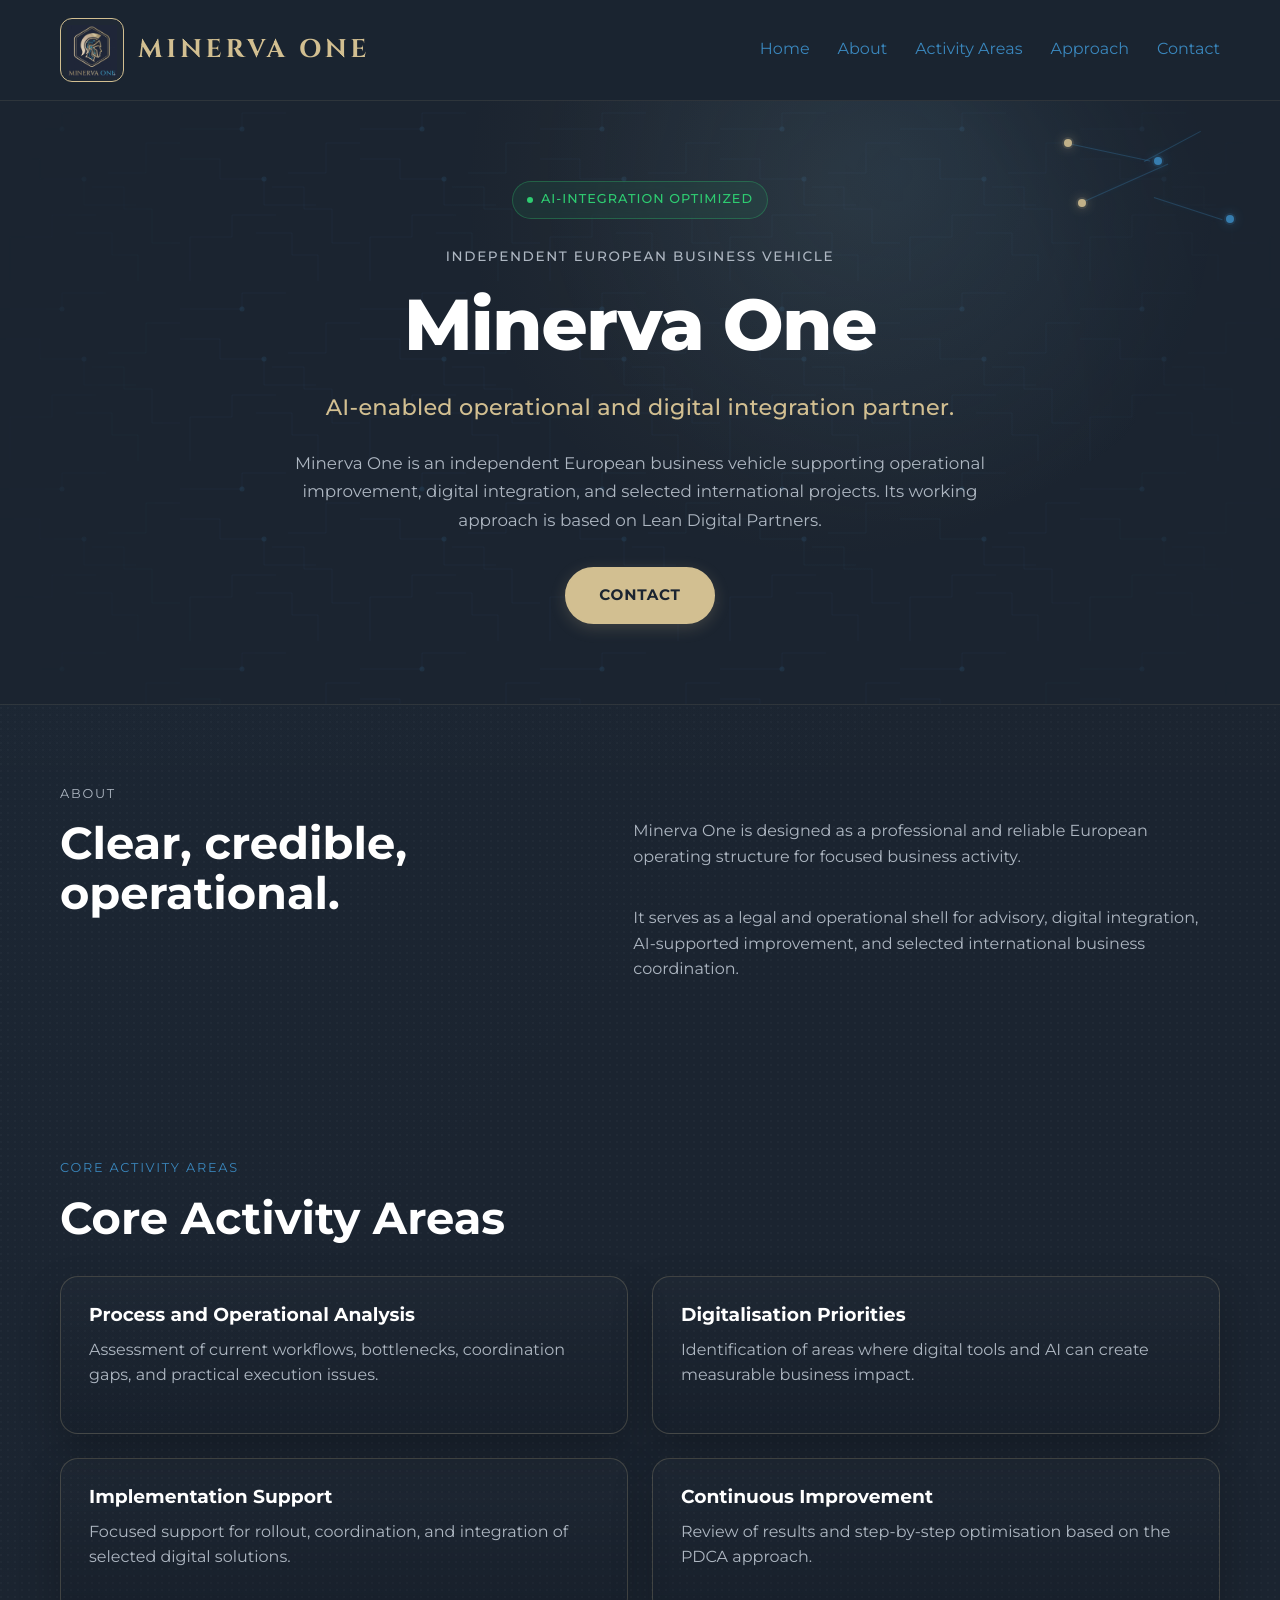
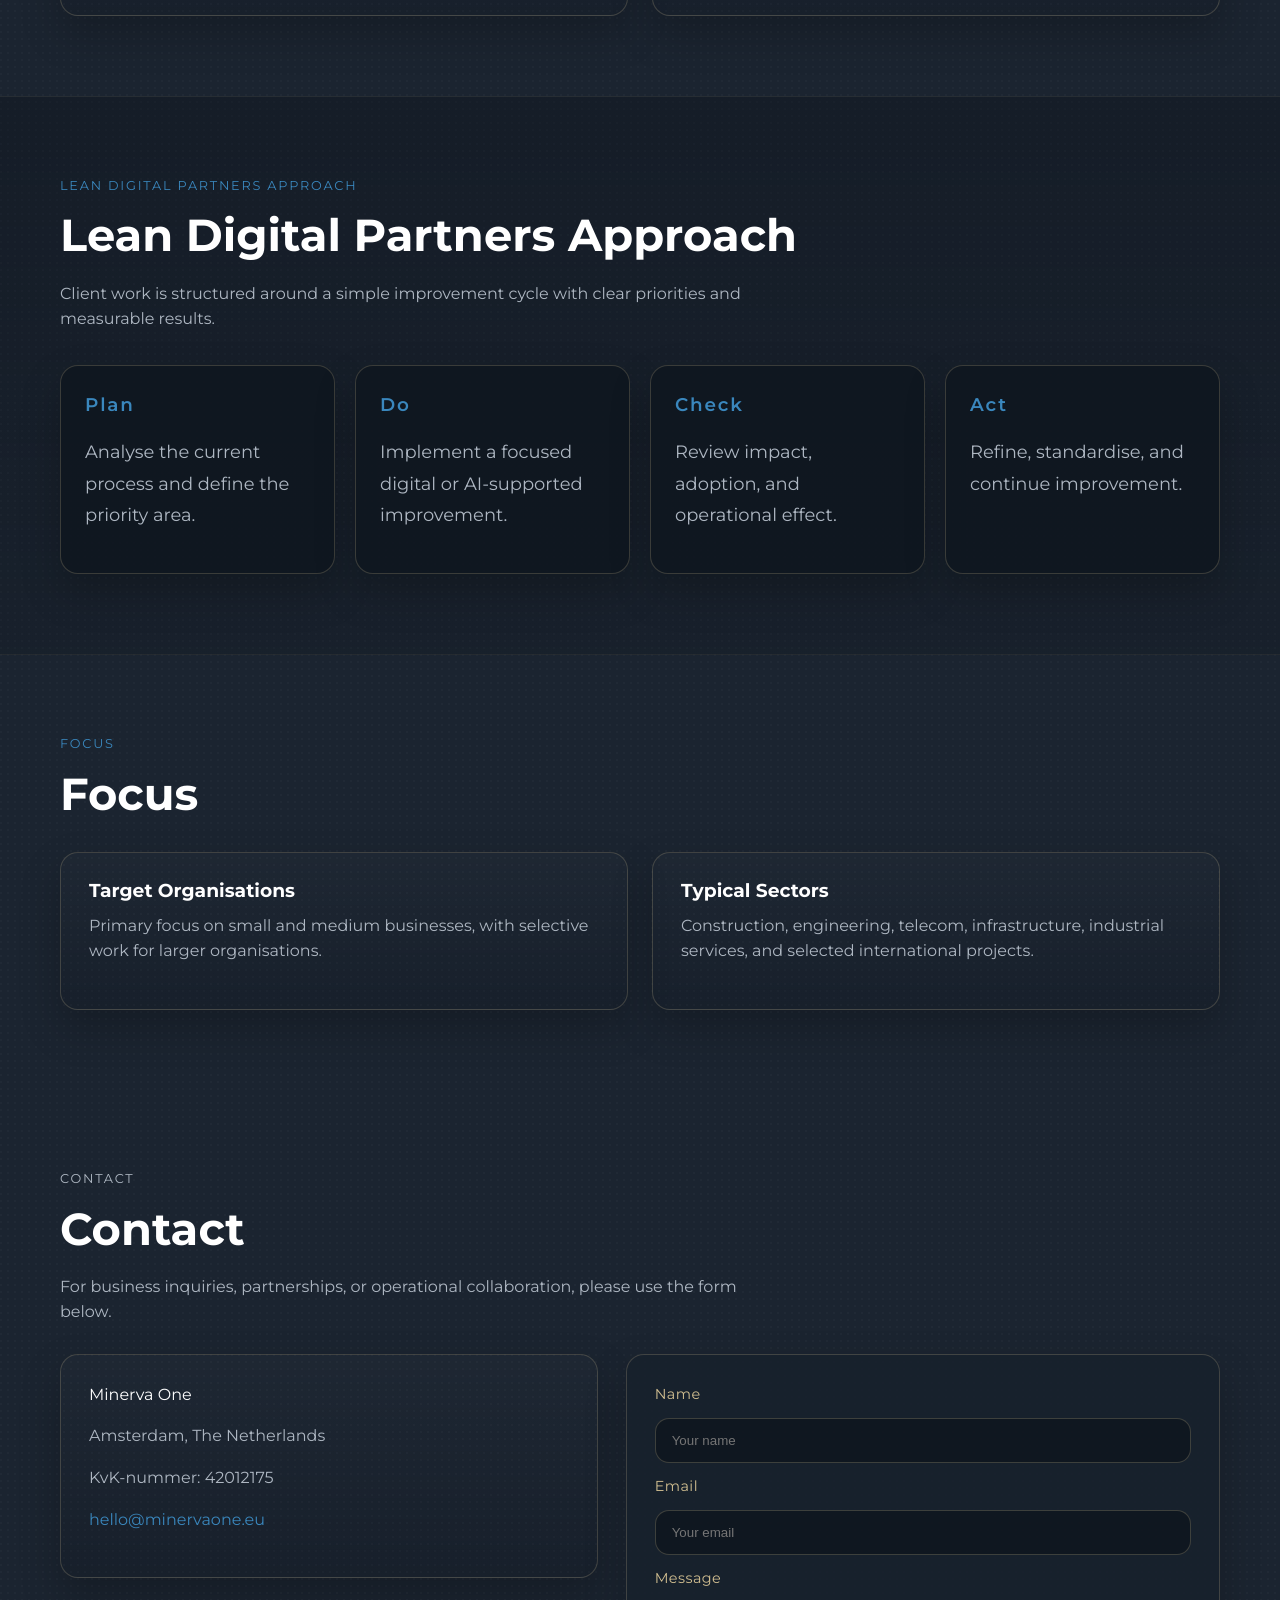
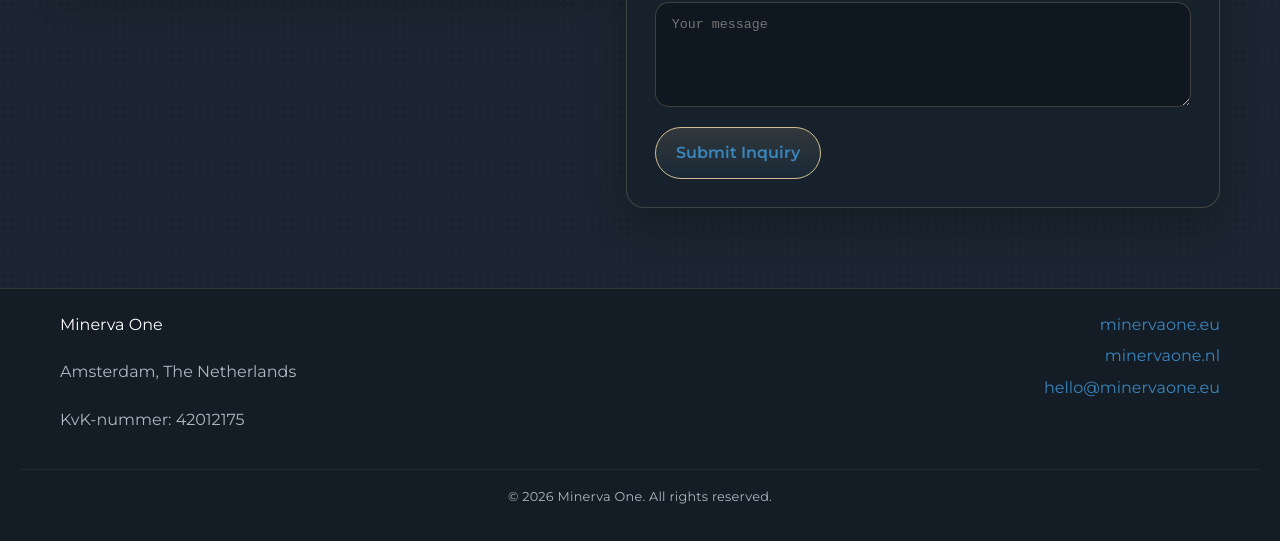
==== index.html @ a36d148d "style: center and reduce footer copyright text size" ====
<!DOCTYPE html>
<html lang="en">
<head>
	<meta charset="UTF-8">
	<meta name="viewport" content="width=device-width, initial-scale=1.0">
	<meta
		name="description"
		content="Minerva One is an independent European business vehicle supporting operational improvement, digital integration, and selected international projects through a Lean Digital Partners approach."
	>
	<title>Minerva One | Operational and Digital Integration Partner</title>
	<link rel="canonical" href="https://minervaone.eu/">
	<meta property="og:title" content="Minerva One">
	<meta
		property="og:description"
		content="AI-enabled operational and digital integration partner."
	>
	<meta property="og:type" content="website">
	<meta property="og:url" content="https://minervaone.eu/">
	<link rel="stylesheet" href="style.css">
</head>
<body>
	<header class="site-header" id="home">
		<div class="container header-inner">
			<a class="brand" href="#home" aria-label="Minerva One home">
				<span class="brand-mark">
					<img src="assets/MinervaOne_logo_2026.png" alt="Minerva One logo">
				</span>
				<span class="brand-text">MINERVA ONE</span>
			</a>

			<nav class="site-nav" aria-label="Primary navigation">
				<a href="#home">Home</a>
				<a href="#about">About</a>
				<a href="#activity-areas">Activity Areas</a>
				<a href="#approach">Approach</a>
				<a href="#contact">Contact</a>
			</nav>
		</div>
	</header>

	<main>
		<section class="hero section">
			<div class="hero-data-nodes" aria-hidden="true">
				<span class="data-line line-1"></span>
				<span class="data-line line-2"></span>
				<span class="data-line line-3"></span>
				<span class="data-line line-4"></span>
				<span class="data-node node-gold node-1"></span>
				<span class="data-node node-blue node-2"></span>
				<span class="data-node node-gold node-3"></span>
				<span class="data-node node-blue node-4"></span>
			</div>
			<div class="container hero-inner">
				<div class="status-badge">
					<span class="pulse-dot"></span>
					<span>AI-Integration Optimized</span>
				</div>
				<p class="hero-kicker">Independent European Business Vehicle</p>
				<h1>Minerva One</h1>
				<p class="hero-subheadline">AI-enabled operational and digital integration partner.</p>
				<p class="hero-description">
					Minerva One is an independent European business vehicle supporting operational improvement,
					digital integration, and selected international projects. Its working approach is based on
					Lean Digital Partners.
				</p>
				<a class="cta" href="#contact">Contact</a>
			</div>
		</section>

		<section class="section about-section" id="about">
			<div class="container section-inner">
				<p class="section-label">About</p>
				<div class="split-layout">
					<div>
						<h2>Clear, credible, operational.</h2>
					</div>
					<div class="stack-text">
						<p>
							Minerva One is designed as a professional and reliable European operating structure for
							focused business activity.
						</p>
						<p>
							It serves as a legal and operational shell for advisory, digital integration,
							AI-supported improvement, and selected international business coordination.
						</p>
					</div>
				</div>
			</div>
		</section>

		<section class="section pillars-section" id="activity-areas">
			<div class="container section-inner">
				<p class="section-label">Core Activity Areas</p>
				<h2>Core Activity Areas</h2>
				<div class="activity-grid">
					<article class="card pillar-card">
						<h3>Process and Operational Analysis</h3>
						<p>
							Assessment of current workflows, bottlenecks, coordination gaps, and practical
							execution issues.
						</p>
					</article>
					<article class="card pillar-card">
						<h3>Digitalisation Priorities</h3>
						<p>
							Identification of areas where digital tools and AI can create measurable business impact.
						</p>
					</article>
					<article class="card pillar-card">
						<h3>Implementation Support</h3>
						<p>
							Focused support for rollout, coordination, and integration of selected digital solutions.
						</p>
					</article>
					<article class="card pillar-card">
						<h3>Continuous Improvement</h3>
						<p>
							Review of results and step-by-step optimisation based on the PDCA approach.
						</p>
					</article>
				</div>
			</div>
		</section>

		<section class="section approach-section" id="approach">
			<div class="container section-inner">
				<p class="section-label">Lean Digital Partners Approach</p>
				<h2>Lean Digital Partners Approach</h2>
				<p class="section-intro">
					Client work is structured around a simple improvement cycle with clear priorities and
					measurable results.
				</p>
				<div class="approach-grid">
					<article class="card approach-card">
						<span class="step-index">Plan</span>
						<p>Analyse the current process and define the priority area.</p>
					</article>
					<article class="card approach-card">
						<span class="step-index">Do</span>
						<p>Implement a focused digital or AI-supported improvement.</p>
					</article>
					<article class="card approach-card">
						<span class="step-index">Check</span>
						<p>Review impact, adoption, and operational effect.</p>
					</article>
					<article class="card approach-card">
						<span class="step-index">Act</span>
						<p>Refine, standardise, and continue improvement.</p>
					</article>
				</div>
			</div>
		</section>

		<section class="section focus-section">
			<div class="container section-inner">
				<p class="section-label">Focus</p>
				<h2>Focus</h2>
				<div class="focus-grid">
					<article class="card focus-card">
						<h3>Target Organisations</h3>
						<p>
							Primary focus on small and medium businesses, with selective work for larger
							organisations.
						</p>
					</article>
					<article class="card focus-card">
						<h3>Typical Sectors</h3>
						<p>
							Construction, engineering, telecom, infrastructure, industrial services, and selected
							international projects.
						</p>
					</article>
				</div>
			</div>
		</section>

		<section class="section contact-section" id="contact">
			<div class="container section-inner">
				<p class="section-label">Contact</p>
				<h2>Contact</h2>
				<p class="section-intro">
					For business inquiries, partnerships, or operational collaboration, please use the form
					below.
				</p>
				<div class="contact-layout">
					<div class="company-info card">
						<p class="company-name">Minerva One</p>
						<p>Amsterdam, The Netherlands</p>
						<p>KvK-nummer: 42012175</p>
						<p><a href="mailto:hello@minervaone.eu">hello@minervaone.eu</a></p>
					</div>

					<form class="contact-form card">
						<label for="name">Name</label>
						<input id="name" name="name" type="text" placeholder="Your name">

						<label for="email">Email</label>
						<input id="email" name="email" type="email" placeholder="Your email">

						<label for="message">Message</label>
						<textarea id="message" name="message" rows="5" placeholder="Your message"></textarea>

						<button type="submit">Submit Inquiry</button>
					</form>
				</div>
			</div>
		</section>
	</main>

	<footer class="footer">
		<div class="container footer-inner">
			<div class="footer-block">
				<p class="footer-title">Minerva One</p>
				<p>Amsterdam, The Netherlands</p>
				<p>KvK-nummer: 42012175</p>
			</div>
			<div class="footer-block footer-links">
				<a href="https://minervaone.eu">minervaone.eu</a>
				<a href="https://minervaone.nl">minervaone.nl</a>
				<a href="mailto:hello@minervaone.eu">hello@minervaone.eu</a>
			</div>
		</div>
		<div class="container footer-bottom">
			<p>&copy; 2026 Minerva One. All rights reserved.</p>
		</div>
	</footer>
</body>
</html>
---- style.css ----
@import url("https://fonts.googleapis.com/css2?family=Cinzel:wght@600;700&family=Montserrat:wght@400;500;800&display=swap");

:root {
	--bg: #1b2430;
	--bg-deeper: #141c26;
	--surface: rgba(24, 33, 45, 0.86);
	--surface-strong: rgba(16, 23, 33, 0.96);
	--gold: #d2bf91;
	--gold-soft: rgba(210, 191, 145, 0.12);
	--gold-glow: rgba(210, 191, 145, 0.4);
	--blue: #3a87bd;
	--accent-green: #2ecc71;
	--text: #ffffff;
	--text-dark: #1b2430;
	--text-muted: #aeb7c2;
	--border: rgba(210, 191, 145, 0.22);
	--shadow: 0 18px 40px rgba(0, 0, 0, 0.22);
	--max: 1240px;
	--font-ui: "Montserrat", -apple-system, BlinkMacSystemFont, "Segoe UI", sans-serif;
	--font-brand: "Cinzel", "Times New Roman", serif;
}

* {
	box-sizing: border-box;
}

html,
body {
	margin: 0;
	padding: 0;
	scroll-behavior: smooth;
}

body {
	font-family: var(--font-ui);
	color: var(--text);
	background-color: var(--bg);
	background-image:
		radial-gradient(circle at 1px 1px, rgba(255, 255, 255, 0.025) 1px, transparent 0),
		linear-gradient(180deg, rgba(255, 255, 255, 0.015), transparent 24%),
		linear-gradient(135deg, rgba(58, 135, 189, 0.035), transparent 34%);
	background-size: 7px 7px, 100% 100%, 100% 100%;
	line-height: 1.6;
	-webkit-font-smoothing: antialiased;
	text-rendering: geometricPrecision;
}

a {
	color: inherit;
	text-decoration: none;
}

img {
	display: block;
	max-width: 100%;
}

.container {
	max-width: var(--max);
	margin: 0 auto;
	width: 100%;
}

.section {
	padding: 80px 0;
}

.section-inner,
.header-inner,
.hero-inner,
.footer-inner,
.footer-bottom {
	padding-left: 40px;
	padding-right: 40px;
}

.site-header {
	position: sticky;
	top: 0;
	z-index: 10;
	backdrop-filter: blur(12px);
	background: rgba(27, 36, 48, 0.92);
	border-bottom: 1px solid rgba(210, 191, 145, 0.1);
	transition: border-color 0.3s ease;
}

.site-header:hover {
	border-bottom-color: rgba(210, 191, 145, 0.2);
}

.header-inner {
	display: flex;
	align-items: center;
	justify-content: space-between;
	gap: 24px;
	padding-top: 18px;
	padding-bottom: 18px;
}

.brand {
	display: inline-flex;
	align-items: center;
	gap: 14px;
}

.brand-mark {
	width: 64px;
	height: 64px;
	border: 1px solid var(--gold);
	border-radius: 12px;
	background: rgba(255, 255, 255, 0.02);
	padding: 6px;
	display: grid;
	place-items: center;
}

.brand-mark img {
	width: 100%;
	height: 100%;
	object-fit: contain;
}

.brand-text {
	font-family: var(--font-brand);
	font-size: clamp(1.2rem, 2.5vw, 1.6rem);
	font-weight: 700;
	text-transform: uppercase;
	letter-spacing: 0.15em;
	color: var(--gold);
	transition: color 0.3s ease;
}

.brand-text:hover {
	color: var(--text);
}

.site-nav {
	display: flex;
	align-items: center;
	gap: 20px 28px;
	flex-wrap: wrap;
}

.site-nav a,
.footer a,
.company-info a {
	color: var(--blue);
	transition: color 0.2s ease, opacity 0.2s ease;
}

.site-nav a:hover,
.site-nav a:focus-visible,
.footer a:hover,
.company-info a:hover {
	color: var(--text);
}

.hero {
	position: relative;
	overflow: hidden;
	padding: clamp(80px 0 60px, 12vw, 120px 0 80px);
	background-color: var(--bg);
}

.hero::before {
	content: "";
	position: absolute;
	inset: 0;
	background-image:
		radial-gradient(circle at 65% 15%, rgba(210, 191, 145, 0.08), transparent 40%),
		radial-gradient(circle at 70% 12%, rgba(58, 135, 189, 0.12), transparent 34%),
		url("data:image/svg+xml,%3Csvg xmlns='http://www.w3.org/2000/svg' width='180' height='180' viewBox='0 0 180 180'%3E%3Cg fill='none' stroke='%233A87BD' stroke-width='0.6' stroke-opacity='0.1'%3E%3Cpath d='M0 28H62V12H106'/%3E%3Cpath d='M0 58H40V78H84V104H136'/%3E%3Cpath d='M10 180V136H52V114H96'/%3E%3Cpath d='M180 42H146V72H108'/%3E%3Cpath d='M180 142H152V108H124V86H92'/%3E%3Cpath d='M138 180V154H112V132H76'/%3E%3C/g%3E%3Ccircle cx='62' cy='28' r='2.5' fill='%233A87BD' fill-opacity='0.15'/%3E%3Ccircle cx='84' cy='78' r='2.5' fill='%233A87BD' fill-opacity='0.15'/%3E%3C/svg%3E");
	background-repeat: no-repeat, no-repeat, repeat;
	background-size: 100% 100%, 100% 100%, 180px 180px;
	opacity: 0.9;
	mask-image: radial-gradient(circle at center, black 60%, transparent 100%);
	pointer-events: none;
}

.hero-inner {
	position: relative;
	z-index: 1;
	text-align: center;
}

.hero-data-nodes {
	position: absolute;
	top: 18px;
	right: 18px;
	width: 220px;
	height: 132px;
	z-index: 1;
	pointer-events: none;
	opacity: 0.9;
}

.data-line {
	position: absolute;
	height: 0.5px;
	transform-origin: left center;
	background: rgba(58, 135, 189, 0.34);
	box-shadow: 0 0 6px rgba(58, 135, 189, 0.14);
}

.line-1 {
	left: 26px;
	top: 24px;
	width: 84px;
	transform: rotate(12deg);
}

.line-2 {
	left: 102px;
	top: 42px;
	width: 64px;
	transform: rotate(-28deg);
}

.line-3 {
	left: 42px;
	top: 82px;
	width: 92px;
	transform: rotate(-24deg);
}

.line-4 {
	left: 112px;
	top: 78px;
	width: 72px;
	transform: rotate(18deg);
}

.data-node {
	position: absolute;
	width: 8px;
	height: 8px;
	border-radius: 50%;
	animation: node-pulse 3s ease-in-out infinite;
}

.node-gold {
	background: #d2bf91;
	box-shadow: 0 0 0 2px rgba(210, 191, 145, 0.12), 0 0 12px rgba(210, 191, 145, 0.6);
}

.node-blue {
	background: #3a87bd;
	box-shadow: 0 0 0 2px rgba(58, 135, 189, 0.14), 0 0 12px rgba(58, 135, 189, 0.55);
}

.node-1 {
	left: 22px;
	top: 20px;
	animation-delay: 0s;
}

.node-2 {
	left: 112px;
	top: 38px;
	animation-delay: 0.6s;
}

.node-3 {
	left: 36px;
	top: 80px;
	animation-delay: 1.2s;
}

.node-4 {
	left: 184px;
	top: 96px;
	animation-delay: 1.8s;
}

@keyframes node-pulse {
	0%,
	100% {
		transform: scale(1);
		opacity: 0.82;
	}
	50% {
		transform: scale(1.18);
		opacity: 1;
	}
}

@keyframes pulse-dot {
	0%,
	100% {
		box-shadow: 0 0 0 0 var(--accent-green);
	}
	50% {
		box-shadow: 0 0 0 8px rgba(46, 204, 113, 0);
	}
}

.status-badge {
	display: inline-flex;
	align-items: center;
	gap: 8px;
	margin: 0 0 12px;
	padding: 8px 14px;
	background: rgba(46, 204, 113, 0.08);
	border: 1px solid rgba(46, 204, 113, 0.3);
	border-radius: 999px;
	font-size: 0.8rem;
	font-weight: 500;
	letter-spacing: 0.08em;
	text-transform: uppercase;
	color: var(--accent-green);
	backdrop-filter: blur(6px);
}

.pulse-dot {
	display: inline-block;
	width: 6px;
	height: 6px;
	border-radius: 50%;
	background: var(--accent-green);
	animation: pulse-dot 2s ease-in-out infinite;
}

.hero-kicker {
	font-family: var(--font-ui);
	margin: 16px 0;
	padding: 0;
	color: var(--text-muted);
	text-transform: uppercase;
	letter-spacing: 0.12em;
	font-size: 0.85rem;
	font-weight: 500;
}

h1,
h2,
h3,
p {
	margin-top: 0;
}

h1,
h2,
h3 {
	line-height: 1.12;
}

h1 {
	font-family: var(--font-ui);
	margin-bottom: 24px;
	font-size: clamp(2.5rem, 6vw, 4.5rem);
	font-weight: 800;
	letter-spacing: -0.02em;
	color: var(--text);
}

h2 {
	font-size: clamp(1.9rem, 3.5vw, 3rem);
	margin-bottom: 0;
}

.hero-subheadline {
	font-family: var(--font-ui);
	margin: 0 auto 24px;
	color: var(--gold);
	font-size: clamp(1.1rem, 2.2vw, 1.4rem);
	letter-spacing: 0.01em;
	font-weight: 500;
}

.hero-description {
	font-family: var(--font-ui);
	max-width: 720px;
	margin: 0 auto 32px;
	color: var(--text-muted);
	font-size: clamp(0.95rem, 1.8vw, 1.05rem);
	line-height: 1.7;
}

.cta {
	display: inline-block;
	text-decoration: none;
	border: 2px solid var(--gold);
	border-radius: 999px;
	background: var(--gold);
	color: var(--text-dark);
	padding: 14px 32px;
	font-weight: 700;
	font-size: 0.95rem;
	letter-spacing: 0.05em;
	text-transform: uppercase;
	font-family: var(--font-ui);
	transition: all 0.3s cubic-bezier(0.33, 1, 0.68, 1);
	box-shadow: 0 4px 16px rgba(210, 191, 145, 0.2);
}

.cta:hover {
	transform: translateY(-3px);
	background: var(--text);
	border-color: var(--text);
	box-shadow: 0 12px 28px rgba(210, 191, 145, 0.35);
}

.cta:active {
	transform: translateY(-1px);
}

.cta:focus-visible,
.site-nav a:focus-visible,
.footer a:focus-visible,
.contact-form input:focus-visible,
.contact-form textarea:focus-visible,
.contact-form button:focus-visible {
	outline: 2px solid var(--blue);
	outline-offset: 3px;
}

.about-section {
	border-top: 1px solid rgba(210, 191, 145, 0.1);
}

.split-layout {
	display: grid;
	grid-template-columns: minmax(0, 1fr) minmax(0, 1.1fr);
	gap: 40px;
}

.stack-text {
	display: grid;
	gap: 20px;
}

.section-label {
	margin-bottom: 14px;
	color: var(--blue);
	text-transform: uppercase;
	letter-spacing: 0.14em;
	font-size: 0.8rem;
}

.about-section p,
.section-intro,
.contact-section p,
.pillar-card p,
.approach-card p,
.focus-card p,
.footer p {
	color: var(--text-muted);
}

.activity-grid {
	display: grid;
	grid-template-columns: repeat(2, minmax(0, 1fr));
	gap: 24px;
	margin-top: 32px;
}

.card {
	border: 1px solid var(--border);
	border-radius: 18px;
	background: linear-gradient(180deg, rgba(255, 255, 255, 0.015), rgba(12, 18, 27, 0.22));
	box-shadow: var(--shadow);
	transition: border-color 0.2s ease, transform 0.2s ease, background-color 0.2s ease;
}

.pillar-card,
.focus-card,
.company-info,
.contact-form {
	padding: 28px;
}

.pillar-card h3,
.focus-card h3 {
	margin-bottom: 12px;
	color: var(--text);
}

.pillar-card:hover,
.focus-card:hover,
.approach-card:hover {
	transform: translateY(-2px);
	border-color: rgba(210, 191, 145, 0.34);
}

.approach-section {
	background: linear-gradient(180deg, rgba(10, 15, 23, 0.34), rgba(10, 15, 23, 0.18));
	border-top: 1px solid rgba(210, 191, 145, 0.08);
	border-bottom: 1px solid rgba(210, 191, 145, 0.08);
}

.section-intro {
	max-width: 720px;
	margin: 20px 0 0;
}

.approach-grid {
	display: grid;
	grid-template-columns: repeat(4, minmax(0, 1fr));
	gap: 20px;
	margin-top: 32px;
}

.approach-card {
	padding: 24px;
	background: var(--surface-strong);
}

.step-index {
	display: inline-block;
	margin-bottom: 18px;
	color: var(--blue);
	font-size: 1.15rem;
	font-weight: 600;
	letter-spacing: 0.1em;
}

.approach-card p {
	font-size: 1.12rem;
	line-height: 1.75;
}

.focus-grid {
	display: grid;
	grid-template-columns: repeat(2, minmax(0, 1fr));
	gap: 24px;
	margin-top: 32px;
}

.contact-layout {
	display: grid;
	grid-template-columns: minmax(0, 0.95fr) minmax(0, 1.05fr);
	gap: 28px;
	margin-top: 28px;
}

.company-info {
	align-self: start;
}

.company-name,
.footer-title {
	color: var(--text) !important;
}

.contact-form {
	display: grid;
	gap: 12px;
	background: var(--surface);
}

.contact-form label {
	color: var(--gold);
	font-size: 0.9rem;
	letter-spacing: 0.03em;
}

.contact-form input,
.contact-form textarea {
	width: 100%;
	border: 1px solid rgba(210, 191, 145, 0.24);
	border-radius: 14px;
	background: var(--surface-strong);
	color: var(--text);
	padding: 14px 16px;
	transition: border-color 0.2s ease, box-shadow 0.2s ease, background-color 0.2s ease;
}

.contact-form input:hover,
.contact-form textarea:hover {
	border-color: rgba(58, 135, 189, 0.55);
}

.contact-form input:focus,
.contact-form textarea:focus {
	border-color: var(--blue);
	box-shadow: 0 0 0 4px rgba(58, 135, 189, 0.14);
	background: rgba(12, 18, 27, 0.98);
}

.contact-form button {
	justify-self: start;
	margin-top: 8px;
	border: 1px solid var(--gold);
	border-radius: 999px;
	background: linear-gradient(180deg, rgba(210, 191, 145, 0.14), rgba(58, 135, 189, 0.08));
	color: var(--blue);
	padding: 12px 20px;
	font: inherit;
	font-weight: 600;
	cursor: pointer;
	transition: transform 0.2s ease, background-color 0.2s ease, color 0.2s ease;
}

.contact-form button:hover {
	transform: translateY(-1px);
	background: var(--gold-soft);
	color: var(--text);
}

.footer {
	background: var(--bg-deeper);
	border-top: 1px solid rgba(210, 191, 145, 0.15);
	padding: 24px 0 32px;
}

.footer-inner {
	display: flex;
	align-items: flex-start;
	justify-content: space-between;
	gap: 20px;
	flex-wrap: wrap;
}

.footer-block {
	display: grid;
	gap: 6px;
}

.footer-links {
	text-align: right;
}

.footer-bottom {
	border-top: 1px solid rgba(210, 191, 145, 0.08);
	margin-top: 20px;
	padding-top: 18px;
	text-align: center;
}

.footer-bottom p {
	margin: 0;
	font-size: 0.8rem;
	color: var(--text-muted);
	letter-spacing: 0.02em;
}

@media (max-width: 960px) {
	.split-layout,
	.contact-layout,
	.activity-grid,
	.approach-grid,
	.focus-grid {
		grid-template-columns: 1fr;
	}

	.footer-links {
		text-align: left;
	}

	.section-inner,
	.header-inner,
	.hero-inner,
	.footer-inner,
	.footer-bottom {
		padding-left: 32px;
		padding-right: 32px;
	}
}

@media (max-width: 720px) {
	.header-inner {
		flex-direction: column;
		align-items: flex-start;
		gap: 12px;
	}

	.site-nav {
		width: 100%;
		justify-content: center;
		gap: 16px 24px;
	}

	.hero-data-nodes {
		top: 8px;
		right: 4px;
		transform: scale(0.72);
		transform-origin: top right;
		opacity: 0.6;
	}

	.hero {
		padding: 60px 0 60px;
	}

	.section {
		padding: 52px 0;
	}

	.status-badge {
		font-size: 0.75rem;
		padding: 6px 12px;
	}

	.cta {
		padding: 12px 28px;
		font-size: 0.9rem;
	}

	.hero-subheadline,
	.hero-description {
		margin-bottom: 20px;
	}
}

@media (max-width: 540px) {
	.section-inner,
	.header-inner,
	.hero-inner,
	.footer-inner,
	.footer-bottom {
		padding-left: 16px;
		padding-right: 16px;
	}

	.brand {
		width: 100%;
		justify-content: space-between;
		align-items: center;
	}

	.brand-mark {
		width: 48px;
		height: 48px;
		flex-shrink: 0;
	}

	.brand-text {
		font-size: clamp(1rem, 2vw, 1.2rem);
		letter-spacing: 0.12em;
	}

	.site-nav {
		flex-direction: column;
		gap: 8px;
		width: 100%;
	}

	.site-nav a {
		font-size: 0.9rem;
	}

	.hero-data-nodes {
		display: none;
	}

	.status-badge {
		font-size: 0.7rem;
		padding: 5px 10px;
		gap: 6px;
	}

	.pulse-dot {
		width: 5px;
		height: 5px;
	}

	.hero {
		padding: 48px 0 48px;
	}

	.section {
		padding: 40px 0;
	}

	h1 {
		font-size: clamp(1.8rem, 5vw, 2.5rem);
		margin-bottom: 16px;
	}

	h2 {
		font-size: clamp(1.4rem, 4vw, 1.9rem);
	}

	.cta {
		width: 100%;
		text-align: center;
		padding: 14px 20px;
		font-size: 0.85rem;
	}

	.pillar-card,
	.focus-card,
	.approach-card,
	.company-info,
	.contact-form {
		padding: 20px;
	}

	.footer-inner {
		flex-direction: column;
		gap: 16px;
	}

	.footer-links {
		width: 100%;
	}
}
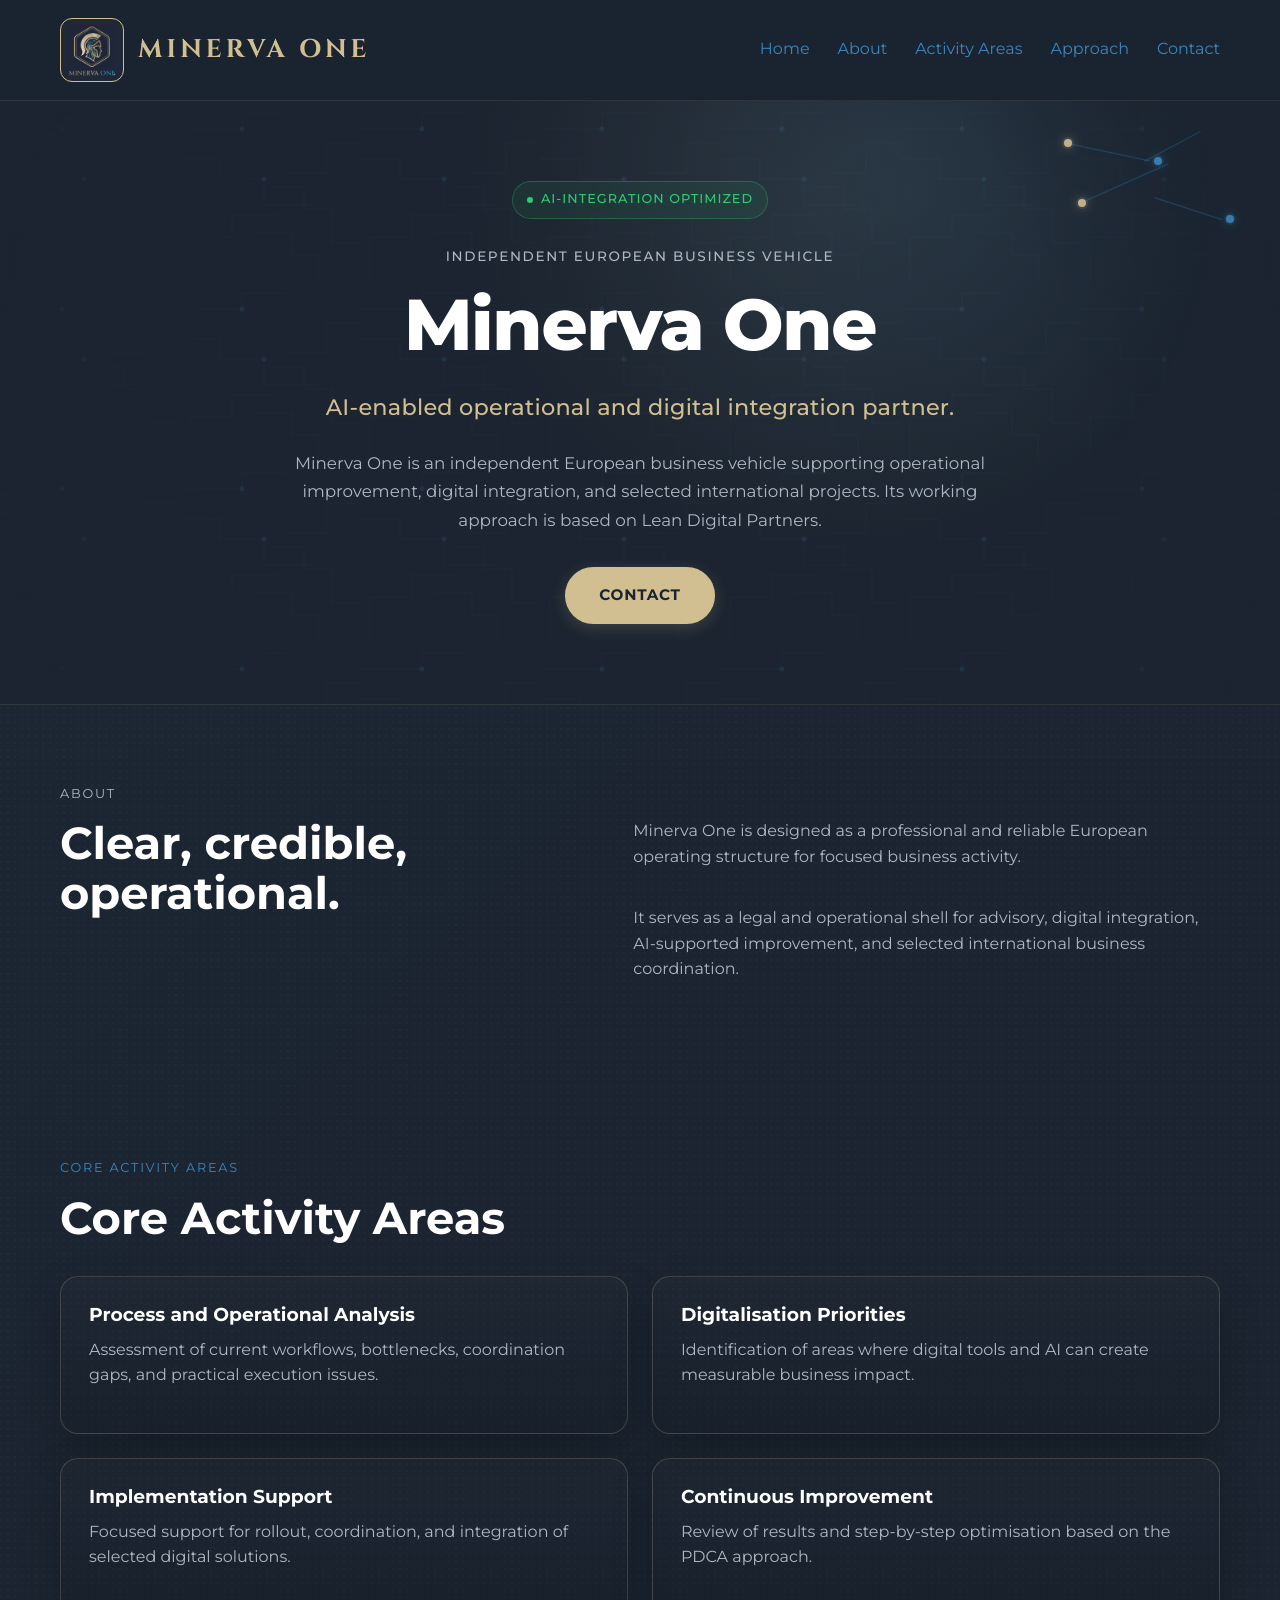
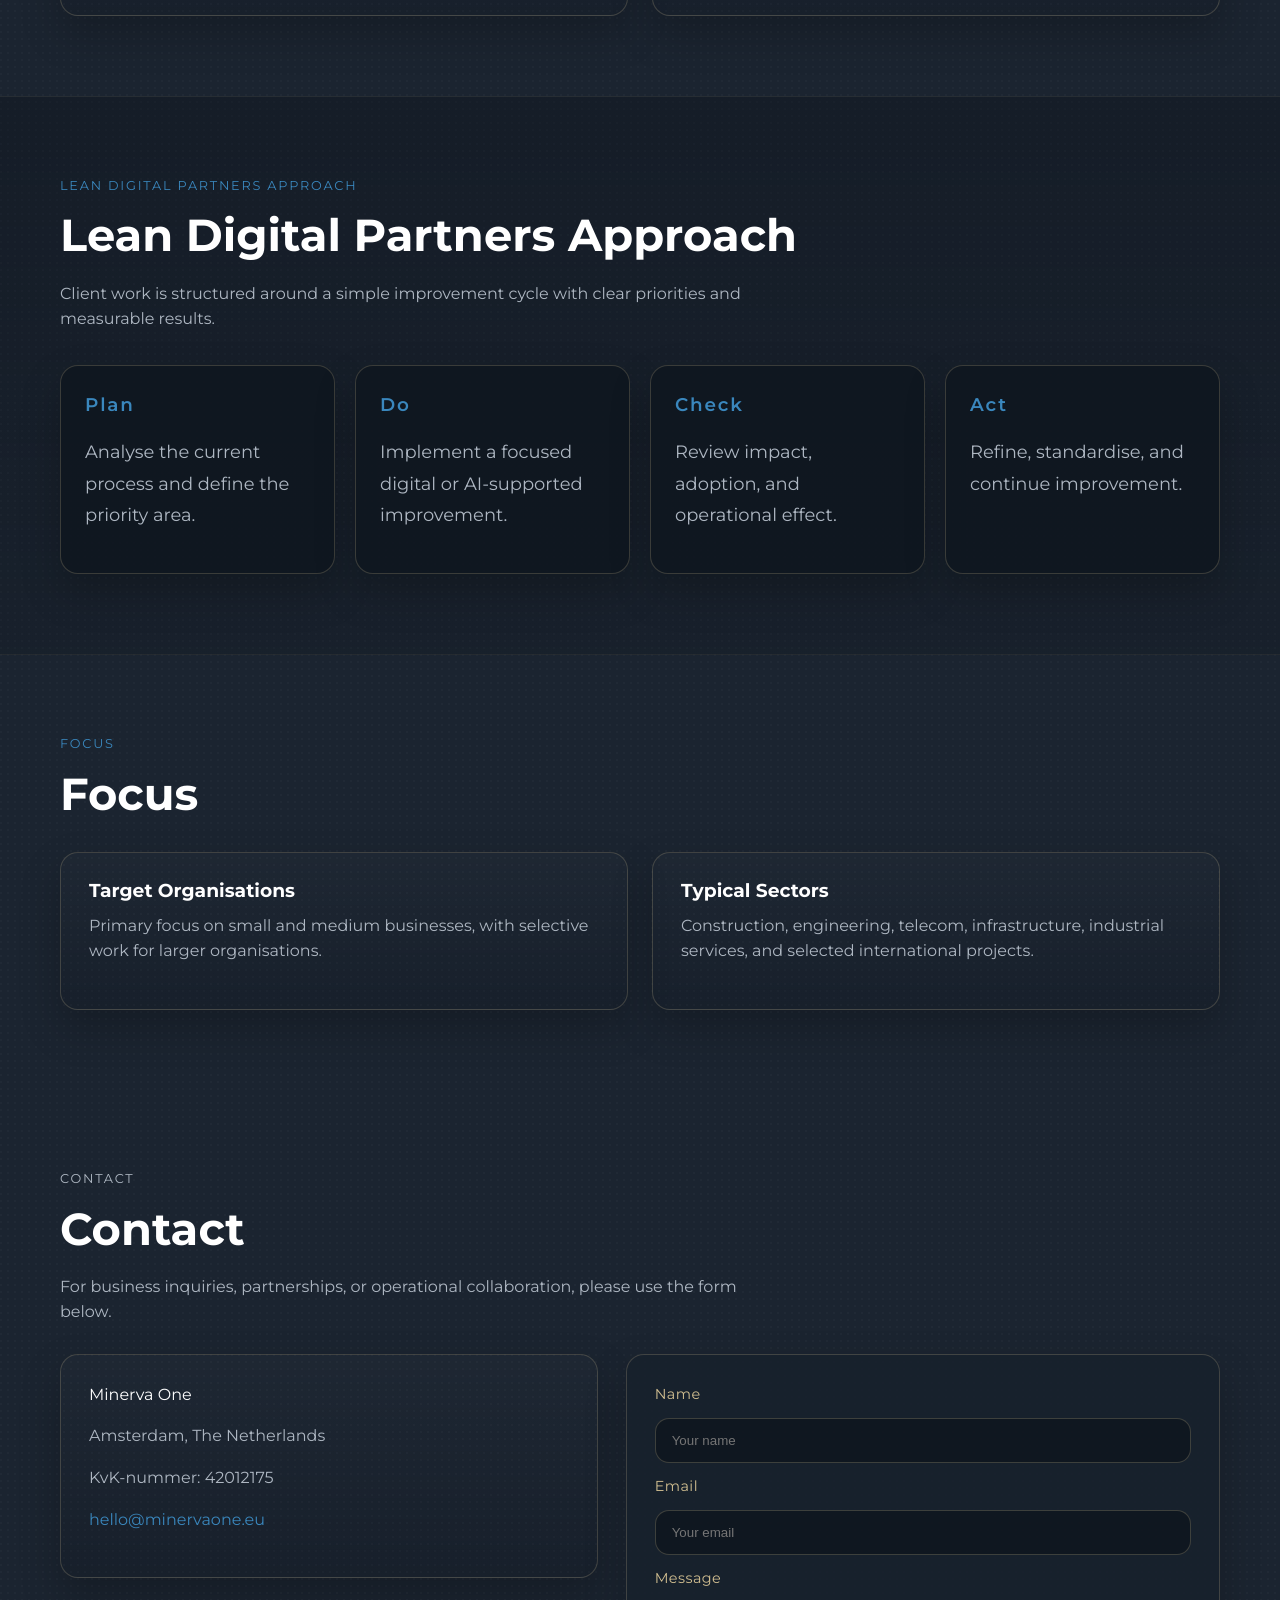
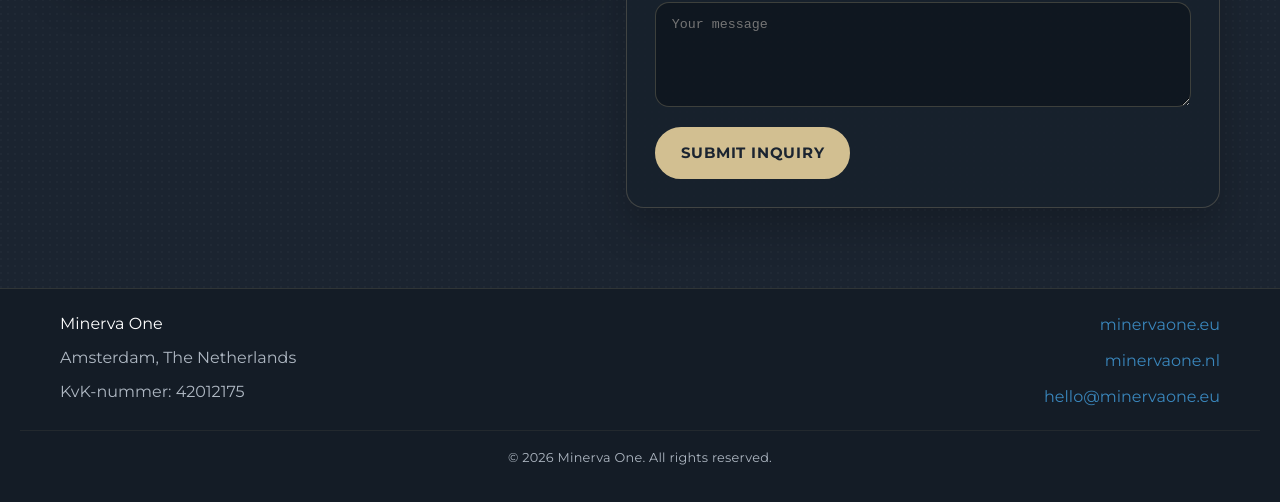
==== commit 21851acd: "feat: enable email form submission via Formspree - sends to hello@minervaone.eu with auto-redirect a" ====
--- a/index.html
+++ b/index.html
@@ -190,15 +190,18 @@
 						<p><a href="mailto:hello@minervaone.eu">hello@minervaone.eu</a></p>
 					</div>
 
-					<form class="contact-form card">
+					<form class="contact-form card" action="https://formspree.io/f/xvgzglzg" method="POST">
 						<label for="name">Name</label>
-						<input id="name" name="name" type="text" placeholder="Your name">
+						<input id="name" name="name" type="text" placeholder="Your name" required>
 
 						<label for="email">Email</label>
-						<input id="email" name="email" type="email" placeholder="Your email">
+						<input id="email" name="email" type="email" placeholder="Your email" required>
 
 						<label for="message">Message</label>
-						<textarea id="message" name="message" rows="5" placeholder="Your message"></textarea>
+						<textarea id="message" name="message" rows="5" placeholder="Your message" required></textarea>
+
+						<input type="hidden" name="_captcha" value="false">
+						<input type="hidden" name="_redirect" value="https://minervaone.eu/">
 
 						<button type="submit">Submit Inquiry</button>
 					</form>
--- a/style.css
+++ b/style.css
@@ -580,21 +580,35 @@
 .contact-form button {
 	justify-self: start;
 	margin-top: 8px;
-	border: 1px solid var(--gold);
+	border: 2px solid var(--gold);
 	border-radius: 999px;
-	background: linear-gradient(180deg, rgba(210, 191, 145, 0.14), rgba(58, 135, 189, 0.08));
-	color: var(--blue);
-	padding: 12px 20px;
+	background: var(--gold);
+	color: var(--text-dark);
+	padding: 12px 24px;
 	font: inherit;
-	font-weight: 600;
+	font-weight: 700;
+	font-size: 0.95rem;
+	letter-spacing: 0.05em;
+	text-transform: uppercase;
 	cursor: pointer;
-	transition: transform 0.2s ease, background-color 0.2s ease, color 0.2s ease;
+	transition: transform 0.2s ease, background-color 0.2s ease, box-shadow 0.2s ease;
 }
 
 .contact-form button:hover {
+	transform: translateY(-2px);
+	background: var(--text);
+	border-color: var(--text);
+	box-shadow: 0 8px 20px rgba(210, 191, 145, 0.25);
+}
+
+.contact-form button:active {
 	transform: translateY(-1px);
-	background: var(--gold-soft);
-	color: var(--text);
+}
+
+.contact-form button:disabled {
+	opacity: 0.6;
+	cursor: not-allowed;
+	transform: none;
 }
 
 .footer {
@@ -613,11 +627,19 @@
 
 .footer-block {
 	display: grid;
-	gap: 6px;
+	gap: 10px;
+}
+
+.footer-block p {
+	margin: 0;
+	line-height: 1.5;
 }
 
 .footer-links {
 	text-align: right;
+	display: flex;
+	flex-direction: column;
+	gap: 10px;
 }
 
 .footer-bottom {
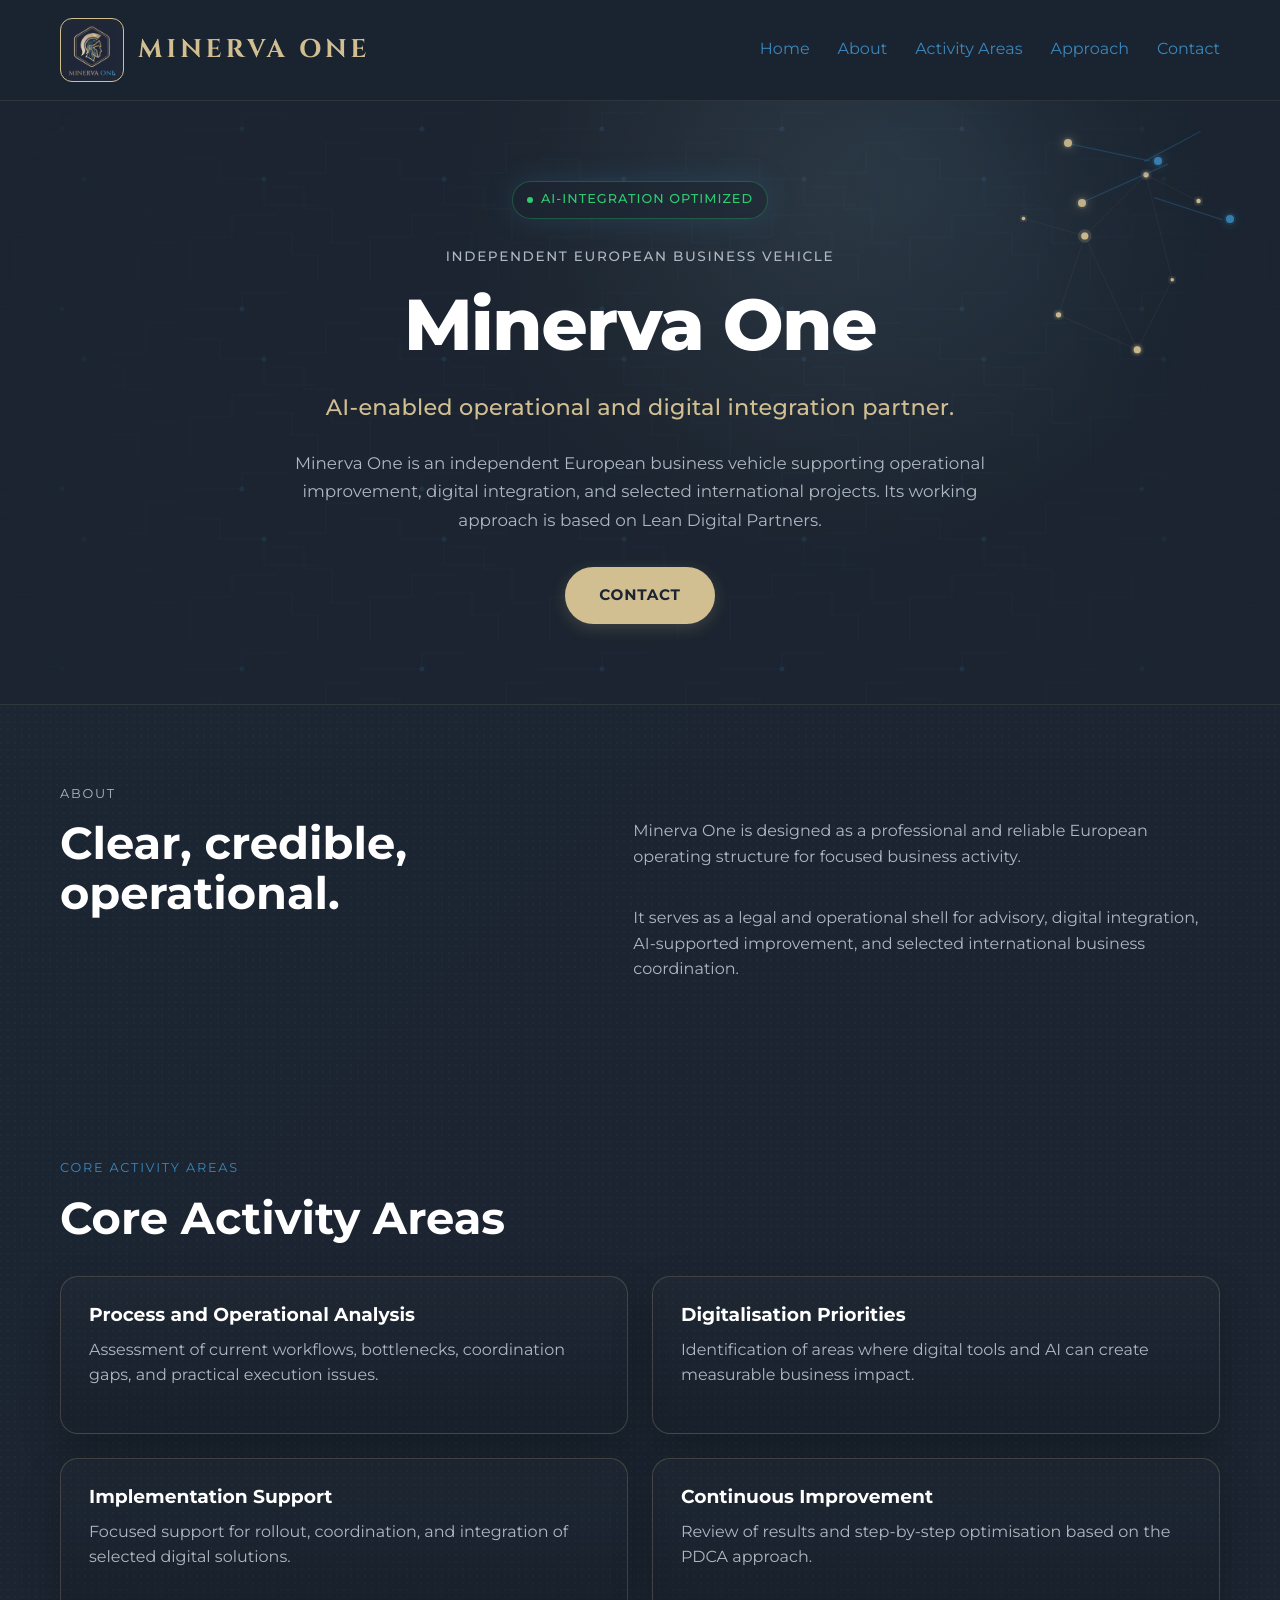
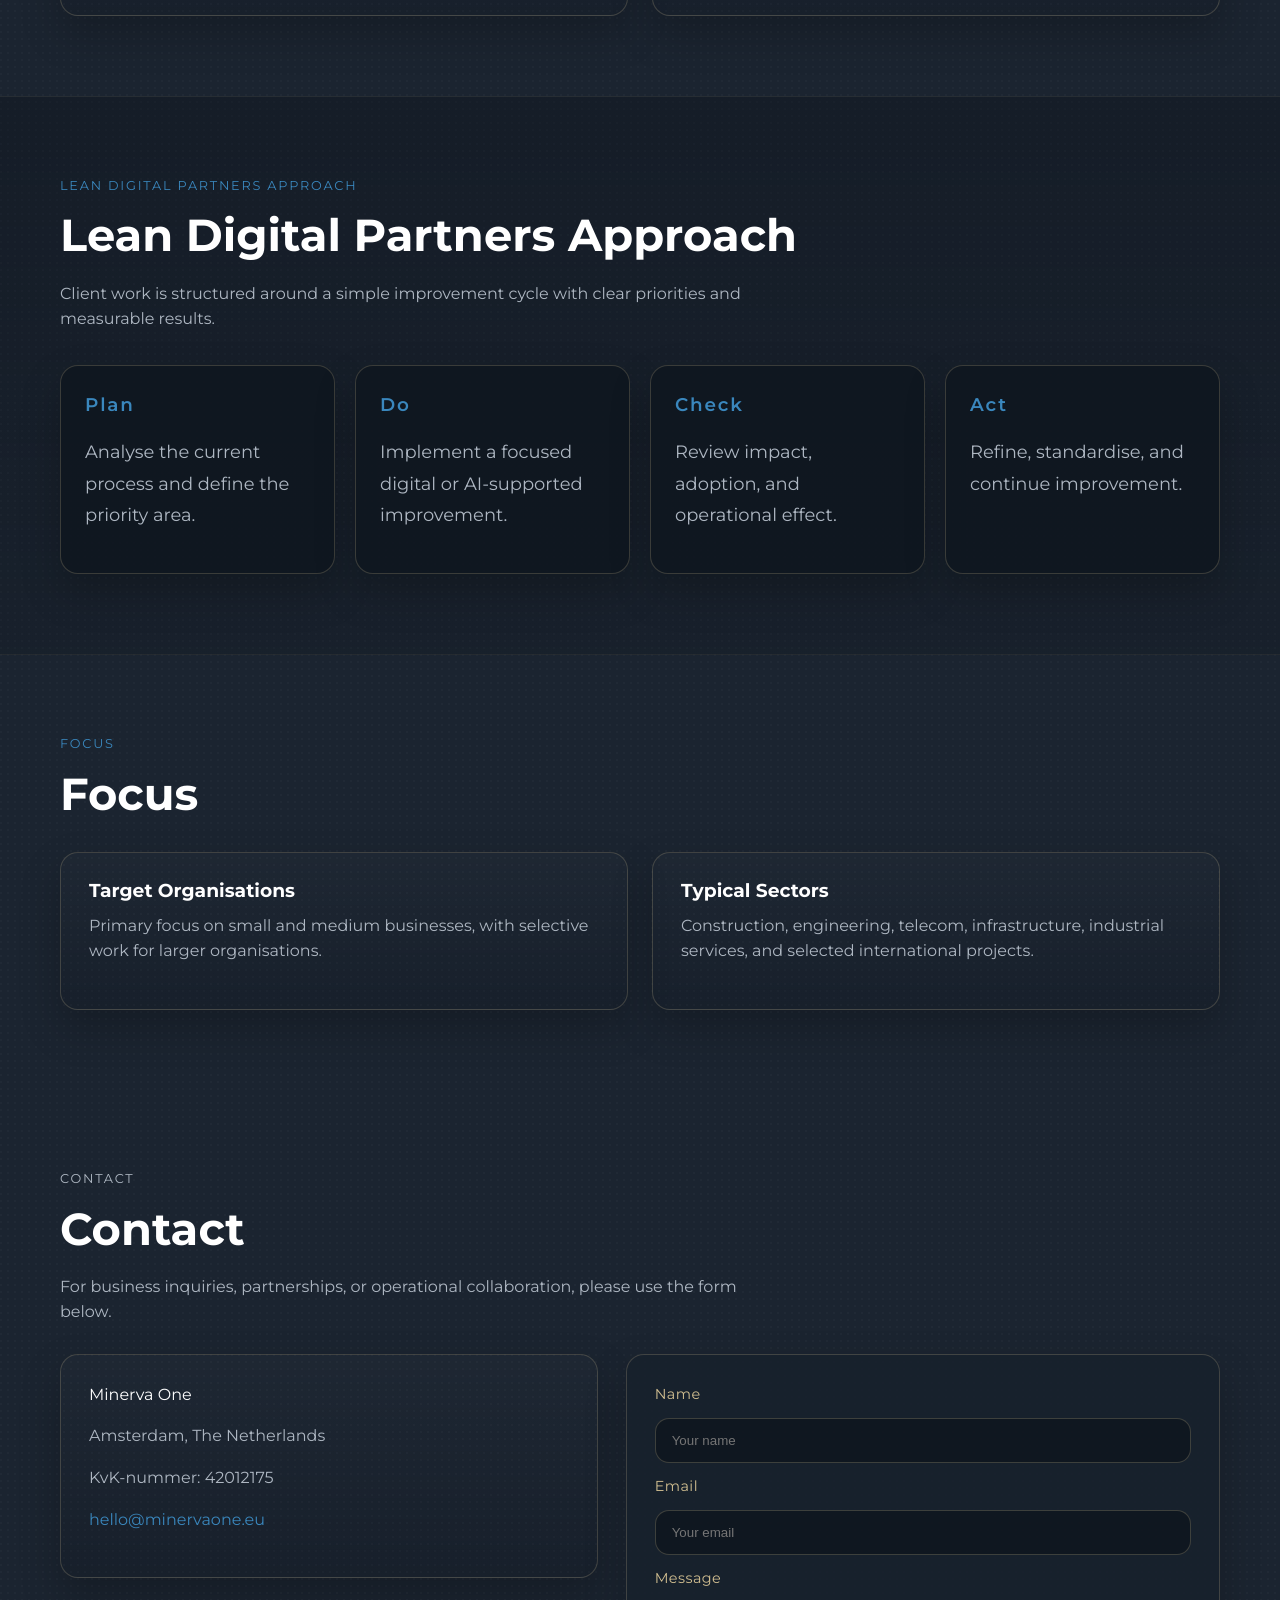
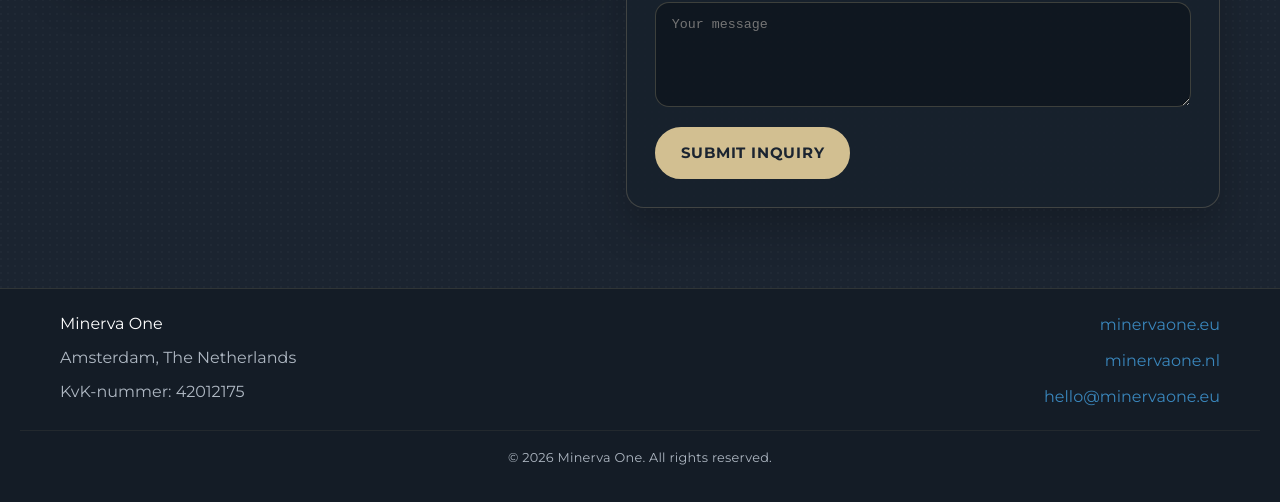
==== commit 2f837809: "feat: add hero plexus SVG overlay with animated nodes and status glow" ====
--- a/index.html
+++ b/index.html
@@ -40,6 +40,41 @@
 
 	<main>
 		<section class="hero section">
+			<svg class="plexus-bg" viewBox="0 0 400 300" preserveAspectRatio="xMidYMid slice" xmlns="http://www.w3.org/2000/svg" aria-hidden="true">
+				<g class="lines" stroke="#D2BF91" stroke-width="0.5" opacity="0.15">
+					<line x1="320" y1="50" x2="250" y2="120" />
+					<line x1="320" y1="50" x2="380" y2="80" />
+					<line x1="250" y1="120" x2="180" y2="100" />
+					<line x1="250" y1="120" x2="220" y2="210" />
+					<line x1="220" y1="210" x2="310" y2="250" />
+					<line x1="310" y1="250" x2="350" y2="170" />
+					<line x1="350" y1="170" x2="320" y2="50" />
+					<line x1="250" y1="120" x2="310" y2="250" />
+				</g>
+
+				<g class="nodes">
+					<circle class="node pulse-1" cx="250" cy="120" r="4" fill="#D2BF91" filter="url(#glow)"/>
+					<circle cx="250" cy="120" r="7" fill="none" stroke="#D2BF91" stroke-width="0.5" opacity="0.4"/>
+
+					<circle class="node pulse-2" cx="320" cy="50" r="3" fill="#D2BF91" filter="url(#glow)"/>
+					<circle class="node pulse-3" cx="180" cy="100" r="2" fill="#D2BF91" filter="url(#glow)"/>
+					<circle class="node pulse-1" cx="380" cy="80" r="2.5" fill="#D2BF91" filter="url(#glow)"/>
+					<circle class="node pulse-2" cx="220" cy="210" r="3" fill="#D2BF91" filter="url(#glow)"/>
+					<circle class="node pulse-3" cx="310" cy="250" r="4" fill="#D2BF91" filter="url(#glow)"/>
+					<circle class="node pulse-1" cx="350" cy="170" r="2" fill="#D2BF91" filter="url(#glow)"/>
+				</g>
+
+				<defs>
+					<filter id="glow" x="-50%" y="-50%" width="200%" height="200%">
+						<feGaussianBlur stdDeviation="2.5" result="coloredBlur"/>
+						<feMerge>
+							<feMergeNode in="coloredBlur"/>
+							<feMergeNode in="SourceGraphic"/>
+						</feMerge>
+					</filter>
+				</defs>
+			</svg>
+
 			<div class="hero-data-nodes" aria-hidden="true">
 				<span class="data-line line-1"></span>
 				<span class="data-line line-2"></span>
@@ -190,7 +225,7 @@
 						<p><a href="mailto:hello@minervaone.eu">hello@minervaone.eu</a></p>
 					</div>
 
-					<form class="contact-form card" action="https://formspree.io/f/xvgzglzg" method="POST">
+					<form id="contact-form" class="contact-form card" action="https://formspree.io/f/maqlwvqb" method="POST" onsubmit="return handleContactSubmit(event)">
 						<label for="name">Name</label>
 						<input id="name" name="name" type="text" placeholder="Your name" required>
 
@@ -200,8 +235,10 @@
 						<label for="message">Message</label>
 						<textarea id="message" name="message" rows="5" placeholder="Your message" required></textarea>
 
+						<input type="text" name="_gotcha" style="display:none">
 						<input type="hidden" name="_captcha" value="false">
-						<input type="hidden" name="_redirect" value="https://minervaone.eu/">
+						<input type="hidden" name="_redirect" value="https://minervaone.eu/thanks.html">
+						<input type="hidden" name="_next" value="https://minervaone.eu/thanks.html">
 
 						<button type="submit">Submit Inquiry</button>
 					</form>
@@ -227,5 +264,46 @@
 			<p>&copy; 2026 Minerva One. All rights reserved.</p>
 		</div>
 	</footer>
+	<script>
+		async function handleContactSubmit(event) {
+			event.preventDefault();
+			const contactForm = event.target;
+			const submitButton = contactForm.querySelector("button[type='submit']");
+
+			if (submitButton) {
+				submitButton.disabled = true;
+			}
+
+			try {
+				const response = await fetch(contactForm.action, {
+					method: "POST",
+					body: new FormData(contactForm),
+					headers: {
+						Accept: "application/json"
+					}
+				});
+
+				if (response.ok) {
+					window.location.href = "https://minervaone.eu/thanks.html";
+					return false;
+				}
+
+				alert("Submission failed. Please try again in a moment.");
+			} catch (error) {
+				alert("Network error. Please try again in a moment.");
+			} finally {
+				if (submitButton) {
+					submitButton.disabled = false;
+				}
+			}
+
+			return false;
+		}
+
+		const contactForm = document.getElementById("contact-form");
+		if (contactForm) {
+			contactForm.addEventListener("submit", handleContactSubmit);
+		}
+	</script>
 </body>
 </html>
--- a/style.css
+++ b/style.css
@@ -179,8 +179,35 @@
 
 .hero-inner {
 	position: relative;
+	z-index: 2;
+	text-align: center;
+}
+
+.plexus-bg {
+	position: absolute;
+	top: 5%;
+	right: 5%;
+	width: 350px;
+	height: auto;
 	z-index: 1;
-	text-align: center;
+	pointer-events: none;
+	opacity: 0.95;
+}
+
+.node {
+	transform-origin: center;
+}
+
+.pulse-1 {
+	animation: plexusPulse 3s infinite ease-in-out;
+}
+
+.pulse-2 {
+	animation: plexusPulse 4s infinite ease-in-out 1s;
+}
+
+.pulse-3 {
+	animation: plexusPulse 5s infinite ease-in-out 0.5s;
 }
 
 .hero-data-nodes {
@@ -294,13 +321,27 @@
 	}
 }
 
+@keyframes plexusPulse {
+	0%,
+	100% {
+		opacity: 0.5;
+		transform: scale(1);
+	}
+	50% {
+		opacity: 1;
+		transform: scale(1.2);
+	}
+}
+
 .status-badge {
+	position: relative;
+	z-index: 2;
 	display: inline-flex;
 	align-items: center;
 	gap: 8px;
 	margin: 0 0 12px;
 	padding: 8px 14px;
-	background: rgba(46, 204, 113, 0.08);
+	background: rgba(27, 36, 48, 0.4);
 	border: 1px solid rgba(46, 204, 113, 0.3);
 	border-radius: 999px;
 	font-size: 0.8rem;
@@ -309,6 +350,7 @@
 	text-transform: uppercase;
 	color: var(--accent-green);
 	backdrop-filter: blur(6px);
+	box-shadow: 0 0 30px rgba(58, 135, 189, 0.2);
 }
 
 .pulse-dot {
@@ -700,6 +742,12 @@
 		opacity: 0.6;
 	}
 
+	.plexus-bg {
+		width: 260px;
+		top: 8%;
+		right: 3%;
+	}
+
 	.hero {
 		padding: 60px 0 60px;
 	}
@@ -765,6 +813,10 @@
 		display: none;
 	}
 
+	.plexus-bg {
+		display: none;
+	}
+
 	.status-badge {
 		font-size: 0.7rem;
 		padding: 5px 10px;
